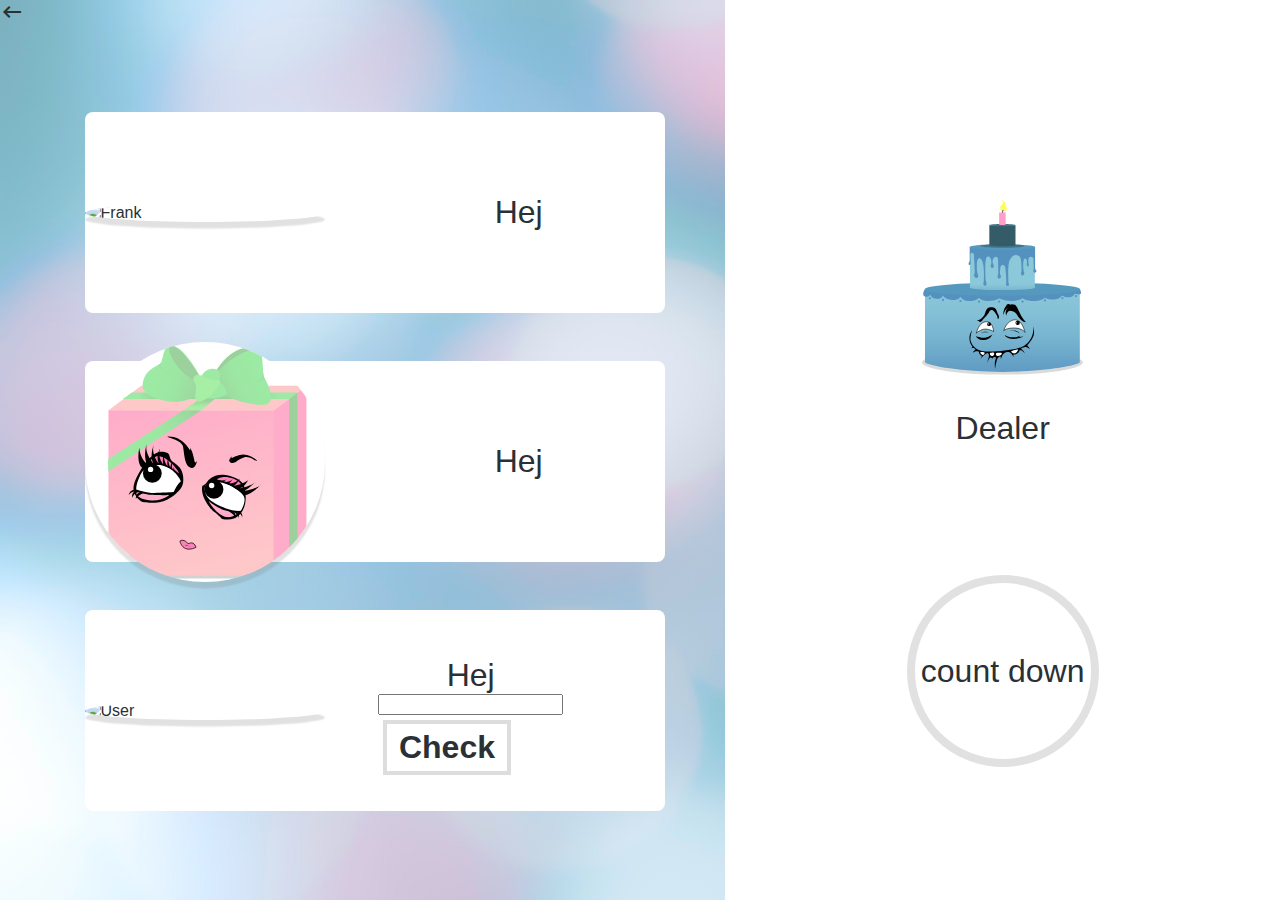
==== game.html @ a4ad2d46 "game page, flex" ====
<!DOCTYPE html>
<html lang="en">
  <head>
    <meta charset="UTF-8" />
    <meta name="viewport" content="width=device-width, initial-scale=1.0" />
    <link href="https://fonts.googleapis.com/icon?family=Material+Icons" rel="stylesheet"/>
    <link rel="stylesheet" href="./css/styles.css" />
    <link rel="stylesheet" href="./css/stats.css" />
    <link rel="stylesheet" href="./css/reusable.css" />
    <link rel="stylesheet" href="./css/game.css" />
    <script defer src="./javascript/app.js"></script>
    <script defer src="./javascript/game.js"></script>
    <title>Game</title>
  </head>

  <body class="flex">
    <main class="game-bg flex flex-2">
      <a class="back-arrow" href="index.html">
        <span class="material-icons">keyboard_backspace</span>
      </a>
      <div class="all-players-container flex column">
        <!-- Bot 1: Frank / Muffin -->
        <div class="player-container flex ycenter">
          <img class="player-image" src="./assets/bot1.svg" alt="Frank" />
          <div class="candy-container">
            <img id="bot-one-img" class="hide" src="./assets/candy-score.svg" alt="score"/>
            <!-- <img src="./assets/candy-score-empty.svg" alt="score">
                      <img src="./assets/candy-score-empty.svg" alt="score"> -->
          </div>
          <p id="bot-one-turn" class="bot-answer">Hej</p>
        </div>
        <!-- Bot 2: Lilly / Gift -->
        <div class="player-container flex ycenter">
          <img class="player-image" src="./assets/bot2.svg" alt="Lilly" />
          <div class="candy-container">
            <img id="bot-two-img" class="hide" src="./assets/candy-score.svg" alt="score"/>
            <!-- <img src="./assets/candy-score.svg" alt="score">
                      <img src="./assets/candy-score-empty.svg" alt="score"> -->
          </div>
          <p id="bot-two-turn" class="bot-answer">Hej</p>
        </div>
        <!-- User -->
        <div class="player-container flex ycenter space-between">
          <img class="player-image" src="./assets/player.svg" alt="User" />
          <div class="user-input-block flex space-between xcenter">
            <!-- Input field -->
            <div class="flex column ycenter space-between">
              <p id="user-turn">Hej</p>
              <form id="form">
                <input id="user-input" type="number" required />
                <input class="btn" id="user-value" type="submit" value="Check" />
              </form>
            </div>
          </div>
            <!-- User score -->
          <div class="flex candy-container">
            <img id="user-img" class="hide" src="./assets/candy-score.svg" alt="score"/>
            <!-- <img src="./assets/candy-score-empty.svg" alt="score">
                    <img src="./assets/candy-score-empty.svg" alt="score"> -->
          </div>
        </div>
        <div>
          <!-- Knappar -->
          <!--
          <button class="restart" id="restart-button">Restart</button>
          <button class="start" id="start-button">Start</button>
          <button class="play-again" id="playAgain-button">Play Again</button>
        </div>
        -->
      </div>
    </main>
    <aside class="flex flex-1 column ycenter">
      <!-- Dealer -->
      <img id="dealer" class="dealer-image" src="./assets/dealer.svg" alt="Dealer" />
      <!-- Dealer feedback -->
      <p id="higher-lower">Dealer</p>
      <div class="timer flex center">
        <p id="count-down">count down</p>
      </div>
    </aside>
  </body>
</html>
---- css/styles.css ----
* {
    box-sizing: border-box;
    margin: 0;
}

body {
    font-family: sans-serif;
    height: 100vh;
    color: var(--black-color);
}

.index-container {
    display: grid;
    grid-template-columns: 1fr 1fr;
    width: 70%;
    margin: auto;
}

main { 
    width: 100%;
    height: 100%;
}

aside {
    /* position: absolute;
    top: 3rem;
    right: 3rem; */
    display: flex;
    flex-direction: column;
    justify-content: center;
    align-items: center;
    width: 100%;
    padding: 0rem 6rem;
}

.description {
    font-size: 0.9rem;
}

.ballon-container:nth-child(1) {
    align-self: flex-end;
}

.ballon-container:nth-child(2) {
    align-self: flex-start;
}

.ballon-container:nth-child(3) {
    align-self: flex-end;
}

.ballon {
    height: 10rem;
    width: 10rem;
}

.balloon-red {
    height: 15rem;
}
---- css/stats.css ----
/* STATS */


/* Background */
.stats-bg {
    background-image: url(/assets/mainmenu-bg.jpg);
    background-size: cover;
}

.profile-container {
    background-color: white;
    margin: 5rem 1.5rem 0 1.5rem;
    border-radius: .5rem;
    box-shadow: .1rem .2rem rgba(128, 128, 128, 0.239);
}

/* Profile image */
.profile-image {
    width: 13rem;
    background-color: #fff;
    border-radius: 50%;
    margin-top: 2rem;
}

.image-frame-user {
    border: .8rem solid var(--green-color);
    box-shadow: 0 .3rem var(--dark-green-color);
}

.image-frame-bot1 {
    border: .8rem solid var(--yellow-color);
    box-shadow: 0 .3rem var(--dark-yellow-color);
}

.image-frame-bot2 {
    border: .8rem solid var(--blue-color);
    box-shadow: 0 .3rem var(--dark-blue-color);
}

/* Profile info 
   ul and li => reusable.css */ 
.profile-info {
    margin-top: 1rem;
}

.personality {
    margin-top: 1.5rem;
    margin-bottom: 2rem;
}

/* Line - Info divider */
.green-info-divider {
    width: 75%;
    border-bottom: .2rem solid var(--dark-green-color);
}

.yellow-info-divider {
    width: 75%;
    border-bottom: .2rem solid var(--dark-yellow-color);
}

.blue-info-divider {
    width: 75%;
    height: 1rem;
    border-bottom: .2rem solid var(--dark-blue-color);
}

/* Stats */
.stats-container {
    margin-top: 4rem;
    margin-bottom: 2rem;
}

.user-circle-diagram {
    width: 10rem;
    height: 10rem;
    border-radius: 50%;
    background-color: var(--dark-green-color);
    margin-bottom: 1rem;
}

.bot1-circle-diagram {
    width: 10rem;
    height: 10rem;
    border-radius: 50%;
    background-color: var(--dark-yellow-color);
    margin-bottom: 1rem;
}

.bot2-circle-diagram {
    width: 10rem;
    height: 10rem;
    border-radius: 50%;
    background-color: var(--dark-blue-color);
    margin-bottom: 1rem;
}
---- css/reusable.css ----
/* Reusable classes */
:root {
    --pink-color: #FEBDC9;
    --yellow-color: #FFFE8A;
    --blue-color: #8BC8DA;
    --green-color: #B4F3BB;

    --dark-pink-color: #FEACC9;
    --dark-yellow-color: #F8F65E;
    --dark-blue-color: #77B9DA;
    --dark-green-color: #9CD4A4;

    --black-color: #293036;
}

/* Flex */

.flex {
    display: flex;
}

.flex-1 {
    flex: 1;
}

.flex-2 {
    flex: 2;
}

.center {
    justify-content: center;
    align-items: center;
}

.xcenter {
    justify-content: center;
}

.ycenter {
    align-items: center;
}

.column {
    flex-direction: column;
}

.space-between {
    justify-content: space-between;
}

.space-around {
    justify-content: space-around;
}

.space-evenly {
    justify-content: space-evenly;
}

.yflex-end {
    align-items: flex-end;
}


/* List */
ul {
    list-style-type: disc;
}

li {
    margin: .5rem;
    font-size: 1.5rem;
}


/* Text */
.text-center {
    text-align: center;
}

a {
    text-decoration: none;
    color: var(--black-color);
}

h1 {
    font-size: 4rem;
    font-family: 'Radley', serif;
}

h2 {
    font-size: 2.5rem;
}

h3 {
    font-size: 1.5rem;
}


/* Whitespace */
.margin1 {
    margin: 1rem;
}

.padding1 {
    padding: 1rem;
}


/* Other */
.back-button {
    position: absolute;
    margin-top: 2rem;
    margin-left: 2rem;
}
---- css/game.css ----
/* GAME */


.game-bg {
    background-image: url(/assets/mainmenu-bg.jpg);
    object-fit: cover;
    background-repeat: no-repeat;
    height: 100vh;
}

.all-players-container {
    width: 80%;
    margin: 4rem auto 2rem auto;
}

.player-container {
    background-color: white;
    height: 25%;
    margin-top: 3rem;
    border-radius: .5rem;
}

/* Player image */
.player-image {
    background-color: white;
    border-radius: 50%;
    box-shadow: 0 .4rem .1rem rgba(128, 128, 128, 0.239);
    width: 15rem;
}

.add-border {
    border: 5px solid #FFF;
    box-shadow: 0 0 0 2px green;    
}

/* Dealer image */
.dealer-image {
    width: 50%;
    margin-top: 4rem;
    margin-bottom: 2rem;
}

/* Bot answer */
.bot-answer {
    margin: 0 auto;
}

.candy-container img {
    width: 3rem;
    height: 3rem;
}

.message {
    margin-bottom: .1rem;
    height: 3rem;
}

#bot-one-turn,
#bot-two-turn,
#higher-lower,
#user-turn,
#count-down {
    font-size: 2rem;
}

.timer {
    margin-top: 8rem;
    width: 12rem;
    height: 12rem;
    border-radius: 50%;
    border: .5rem solid rgba(128, 128, 128, 0.239);
}

/* Buttons */
.btn {
    border: none;
    background-color: var(--pink-color);
    color: #fff;
    font-size: 1.2rem;
    font-weight: bold;
    text-align: center;
    cursor: pointer;
    margin: .3rem;
    padding: 0.7rem 0rem;
    outline: none;
    width: 10rem;
    transition: all 300ms ease;
}

.btn a {
    color: #fff;
}

.btn:hover {
    opacity: .9;
    border-radius: 1.5rem;
    width: 12rem;
}

/* Input */
.user-input-block {
    margin-top: 1rem;
    padding: 1rem;
}

#user-value {
    background-color: #fff;
    color: var(--black-color);
    font-size: 2rem;
    width: 8rem;
    display: block;
    padding: 0.3rem;
    outline: none;
    border: 4px solid #ddd;
}

.border-input {
    border: 0.5rem solid var(--pink-color);
    outline: none;
}

/* Score, hide */
.hide {
    visibility: hidden;
}
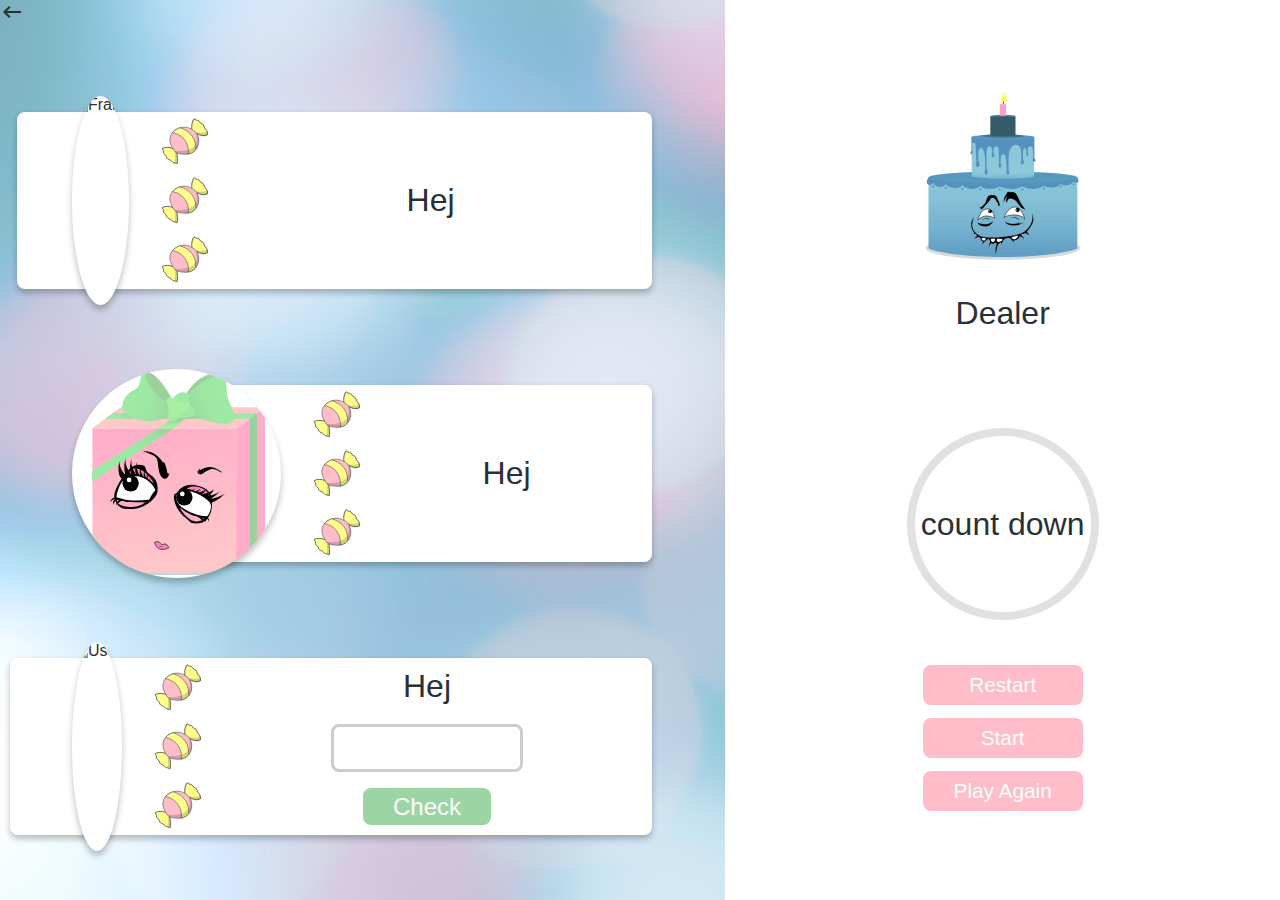
==== commit 0e8ec5e1: "Layout almost done. Need to remove one button (Restart/play again)." ====
--- a/game.html
+++ b/game.html
@@ -20,62 +20,72 @@
       </a>
       <div class="all-players-container flex column">
         <!-- Bot 1: Frank / Muffin -->
-        <div class="player-container flex ycenter">
-          <img class="player-image" src="./assets/bot1.svg" alt="Frank" />
-          <div class="candy-container">
-            <img id="bot-one-img" class="hide" src="./assets/candy-score.svg" alt="score"/>
-            <!-- <img src="./assets/candy-score-empty.svg" alt="score">
-                      <img src="./assets/candy-score-empty.svg" alt="score"> -->
+        <div class="player-container flex">
+          <img class="player-image" src="./assets/bot1.svg" alt="Frank"/>
+          <div class="white-container flex flex-1">
+            <div class="candy-container flex column">
+              <img id="bot-one-img" class="flex flex-1" src="./assets/candy-score.svg" alt="score"/>
+              <img id="bot-one-img" class="flex flex-1" src="./assets/candy-score.svg" alt="score"/>
+              <img id="bot-one-img" class="flex flex-1" src="./assets/candy-score.svg" alt="score"/>
+              <!-- <img src="./assets/candy-score-empty.svg" alt="score">
+                        <img src="./assets/candy-score-empty.svg" alt="score"> -->
+            </div>
+            <p id="bot-one-turn" class="flex flex-1 center">Hej</p>
           </div>
-          <p id="bot-one-turn" class="bot-answer">Hej</p>
         </div>
         <!-- Bot 2: Lilly / Gift -->
-        <div class="player-container flex ycenter">
-          <img class="player-image" src="./assets/bot2.svg" alt="Lilly" />
-          <div class="candy-container">
-            <img id="bot-two-img" class="hide" src="./assets/candy-score.svg" alt="score"/>
-            <!-- <img src="./assets/candy-score.svg" alt="score">
-                      <img src="./assets/candy-score-empty.svg" alt="score"> -->
+        <div class="player-container flex">
+          <img class="player-image" src="./assets/bot2.svg" alt="Lilly"/>
+          <div class="white-container flex flex-1">
+            <div class="candy-container flex column">
+              <img id="bot-two-img" class="flex flex-1" src="./assets/candy-score.svg" alt="score"/>
+              <img id="bot-two-img" class="flex flex-1" src="./assets/candy-score.svg" alt="score"/>
+              <img id="bot-two-img" class="flex flex-1" src="./assets/candy-score.svg" alt="score"/>
+              <!-- <img src="./assets/candy-score.svg" alt="score">
+                        <img src="./assets/candy-score-empty.svg" alt="score"> -->
+            </div>
+            <p id="bot-two-turn" class="flex flex-1 center">Hej</p>
           </div>
-          <p id="bot-two-turn" class="bot-answer">Hej</p>
         </div>
         <!-- User -->
-        <div class="player-container flex ycenter space-between">
-          <img class="player-image" src="./assets/player.svg" alt="User" />
-          <div class="user-input-block flex space-between xcenter">
+        <div class="player-container flex">
+          <img class="player-image" src="./assets/player.svg" alt="User"/>
+          <div class="white-container flex flex-1">
+            <div class="candy-container flex column">
+              <img id="user-img" class="flex flex-1" src="./assets/candy-score.svg" alt="score"/>
+              <img id="user-img" class="flex flex-1" src="./assets/candy-score.svg" alt="score"/>
+              <img id="user-img" class="flex flex-1" src="./assets/candy-score.svg" alt="score"/>
+              <!-- <img src="./assets/candy-score-empty.svg" alt="score">
+                      <img src="./assets/candy-score-empty.svg" alt="score"> -->
+            </div>
             <!-- Input field -->
-            <div class="flex column ycenter space-between">
+            <div class="flex flex-1 column ycenter space-around">
               <p id="user-turn">Hej</p>
-              <form id="form">
-                <input id="user-input" type="number" required />
-                <input class="btn" id="user-value" type="submit" value="Check" />
+              <form id="form" class="flex column ycenter">
+                <input id="user-input" class="input-field" type="number" required />
+                <input id="user-value" class="submit-button" type="submit" value="Check" />
               </form>
             </div>
           </div>
-            <!-- User score -->
-          <div class="flex candy-container">
-            <img id="user-img" class="hide" src="./assets/candy-score.svg" alt="score"/>
-            <!-- <img src="./assets/candy-score-empty.svg" alt="score">
-                    <img src="./assets/candy-score-empty.svg" alt="score"> -->
-          </div>
         </div>
-        <div>
-          <!-- Knappar -->
-          <!--
-          <button class="restart" id="restart-button">Restart</button>
-          <button class="start" id="start-button">Start</button>
-          <button class="play-again" id="playAgain-button">Play Again</button>
-        </div>
-        -->
       </div>
     </main>
-    <aside class="flex flex-1 column ycenter">
-      <!-- Dealer -->
-      <img id="dealer" class="dealer-image" src="./assets/dealer.svg" alt="Dealer" />
-      <!-- Dealer feedback -->
-      <p id="higher-lower">Dealer</p>
-      <div class="timer flex center">
-        <p id="count-down">count down</p>
+    <aside class="flex flex-1 ycenter">
+      <div class="aside-container flex center column">
+        <!-- Dealer -->
+        <img id="dealer" class="dealer-image" src="./assets/dealer.svg" alt="Dealer" />
+        <!-- Dealer feedback -->
+        <p id="higher-lower">Dealer</p>
+        <div class="timer flex center">
+          <p id="count-down">count down</p>
+        </div>
+        <!-- Knappar -->
+        <div class="flex ycenter column">
+          <button id="restart-button" class="game-menu-button">Restart</button>
+          <button id="start-button" class="game-menu-button">Start</button>
+          <button id="playAgain-button" class="game-menu-button">Play Again</button>
+        </div>
+        
       </div>
     </aside>
   </body>
--- a/css/game.css
+++ b/css/game.css
@@ -8,53 +8,135 @@
     height: 100vh;
 }
 
+/* Layout players */
 .all-players-container {
     width: 80%;
-    margin: 4rem auto 2rem auto;
+    margin: 2rem auto 2rem 3rem;
 }
 
 .player-container {
+    height: 25%;
+    margin-top: 4rem;
+}
+
+.white-container {
     background-color: white;
-    height: 25%;
-    margin-top: 3rem;
+    margin: 1rem 0 1rem -7rem;
     border-radius: .5rem;
+    box-shadow: 0 .2rem .4rem rgba(0, 0, 0, 0.25);
 }
 
 /* Player image */
 .player-image {
     background-color: white;
     border-radius: 50%;
-    box-shadow: 0 .4rem .1rem rgba(128, 128, 128, 0.239);
-    width: 15rem;
+    box-shadow: 0 .3rem .4rem rgba(0, 0, 0, 0.25);
+    height: 100%;
+    z-index: 100;
 }
 
 .add-border {
-    border: 5px solid #FFF;
-    box-shadow: 0 0 0 2px green;    
+    box-shadow: 0 0 0 .8rem var(--dark-green-color);   
 }
 
 /* Dealer image */
 .dealer-image {
-    width: 50%;
-    margin-top: 4rem;
+    width: 60%;
     margin-bottom: 2rem;
 }
 
-/* Bot answer */
-.bot-answer {
-    margin: 0 auto;
+/* Score */
+.candy-container img {
+    margin-left: 9rem;
+    width: 3rem;
 }
 
-.candy-container img {
-    width: 3rem;
-    height: 3rem;
+.hide {
+    visibility: hidden;
 }
 
-.message {
-    margin-bottom: .1rem;
-    height: 3rem;
+/* Buttons */
+.submit-button {
+    width: 8rem;
+    padding: .3rem 0;
+    margin-top: 1rem;
+    border-radius: .5rem;
+    font-size: 1.5rem;
+    color: white;
+    background-color: var(--dark-green-color);
+    outline: none;
+    border: none;
+    cursor: pointer;
+    transition: .2s ease-in-out;
 }
 
+.submit-button:hover {
+    width: 10rem;
+}
+
+.game-menu-button {
+    width: 10rem;
+    background-color: var(--pink-color);
+    color: #fff;
+    font-size: 1.3rem;
+    margin-top: .8rem;
+    padding: 0.5rem 0;
+    border-radius: .5rem;
+    border: none;
+    outline: none;
+    cursor: pointer;
+    transition: .2s ease-in-out;
+}
+
+.game-menu-button:hover {
+    width: 12rem;
+}
+
+/* User input */
+.input-field {
+    outline: none;
+    width: 12rem;
+    height: 3rem;
+    padding: .3rem 0 .3rem .2rem;
+    font-size: 1.5rem;
+    text-align: center;
+    border: .2rem solid rgb(204, 204, 204);
+    border-radius: .5rem; 
+
+}
+
+.border-input {
+    outline: none;
+    width: 12rem;
+    height: 3rem;
+    font-size: 1.5rem;
+    text-align: center;
+    padding: .3rem 0 .3rem .2rem;
+    border: .2rem solid var(--pink-color);
+    border-radius: .5rem;  
+}
+
+/* Removes arrows (outer-/inner-spin buttons) from input field */
+input[type="number"]::-webkit-outer-spin-button,
+input[type="number"]::-webkit-inner-spin-button {
+    -webkit-appearance: none;
+    margin: 0;
+}
+input[type="number"] {
+    -moz-appearance: textfield;
+}
+
+/* Timer */
+.timer {
+    margin-top: 6rem;
+    margin-bottom: 2rem;
+    width: 12rem;
+    height: 12rem;
+    border-radius: 50%;
+    border: .5rem solid rgba(128, 128, 128, 0.239);
+}
+
+/* Text size */
 #bot-one-turn,
 #bot-two-turn,
 #higher-lower,
@@ -63,63 +145,7 @@
     font-size: 2rem;
 }
 
-.timer {
-    margin-top: 8rem;
-    width: 12rem;
-    height: 12rem;
-    border-radius: 50%;
-    border: .5rem solid rgba(128, 128, 128, 0.239);
+.aside-container {
+    width: 80%;
+    margin: 2rem auto 2rem auto;
 }
-
-/* Buttons */
-.btn {
-    border: none;
-    background-color: var(--pink-color);
-    color: #fff;
-    font-size: 1.2rem;
-    font-weight: bold;
-    text-align: center;
-    cursor: pointer;
-    margin: .3rem;
-    padding: 0.7rem 0rem;
-    outline: none;
-    width: 10rem;
-    transition: all 300ms ease;
-}
-
-.btn a {
-    color: #fff;
-}
-
-.btn:hover {
-    opacity: .9;
-    border-radius: 1.5rem;
-    width: 12rem;
-}
-
-/* Input */
-.user-input-block {
-    margin-top: 1rem;
-    padding: 1rem;
-}
-
-#user-value {
-    background-color: #fff;
-    color: var(--black-color);
-    font-size: 2rem;
-    width: 8rem;
-    display: block;
-    padding: 0.3rem;
-    outline: none;
-    border: 4px solid #ddd;
-}
-
-.border-input {
-    border: 0.5rem solid var(--pink-color);
-    outline: none;
-}
-
-/* Score, hide */
-.hide {
-    visibility: hidden;
-}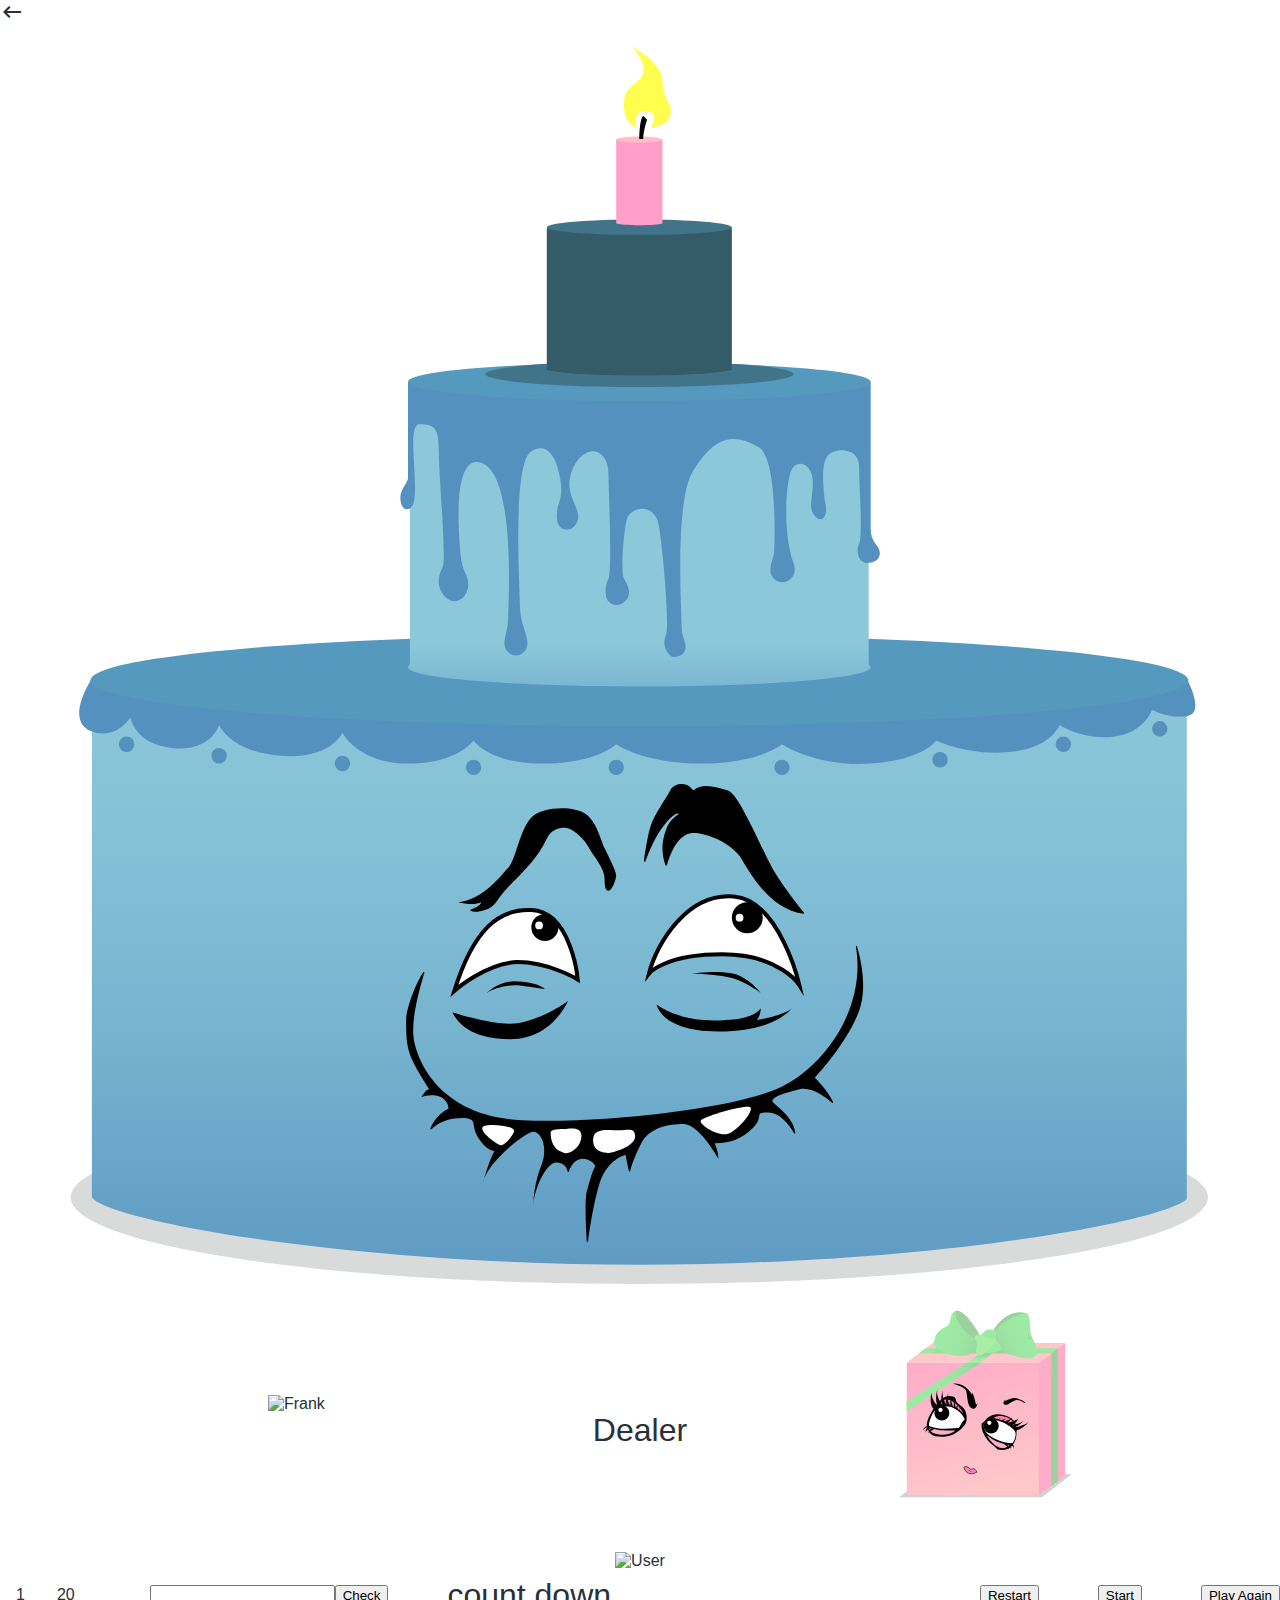
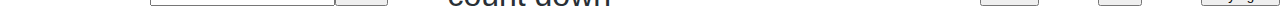
==== commit 6e787c5a: "Fixed problems with eventlisteners of null + clean code" ====
--- a/game.html
+++ b/game.html
@@ -3,90 +3,121 @@
   <head>
     <meta charset="UTF-8" />
     <meta name="viewport" content="width=device-width, initial-scale=1.0" />
-    <link href="https://fonts.googleapis.com/icon?family=Material+Icons" rel="stylesheet"/>
+    <link
+      href="https://fonts.googleapis.com/icon?family=Material+Icons"
+      rel="stylesheet"
+    />
     <link rel="stylesheet" href="./css/styles.css" />
     <link rel="stylesheet" href="./css/stats.css" />
     <link rel="stylesheet" href="./css/reusable.css" />
     <link rel="stylesheet" href="./css/game.css" />
-    <script defer src="./javascript/app.js"></script>
     <script defer src="./javascript/game.js"></script>
     <title>Game</title>
   </head>
 
-  <body class="flex">
-    <main class="game-bg flex flex-2">
-      <a class="back-arrow" href="index.html">
-        <span class="material-icons">keyboard_backspace</span>
-      </a>
-      <div class="all-players-container flex column">
-        <!-- Bot 1: Frank / Muffin -->
-        <div class="player-container flex">
-          <img class="player-image" src="./assets/bot1.svg" alt="Frank"/>
-          <div class="white-container flex flex-1">
-            <div class="candy-container flex column">
-              <img id="bot-one-img" class="flex flex-1" src="./assets/candy-score.svg" alt="score"/>
-              <img id="bot-one-img" class="flex flex-1" src="./assets/candy-score.svg" alt="score"/>
-              <img id="bot-one-img" class="flex flex-1" src="./assets/candy-score.svg" alt="score"/>
+  <body>
+    <main class="page-padding">
+      <div class="flex flex-1">
+        <a class="back-arrow" href="index.html">
+          <span class="material-icons">keyboard_backspace</span>
+        </a>
+      </div>
+      <section>
+        <!-- Dealer -->
+        <div class="flex center ycenter column">
+          <img id="dealer" src="./assets/dealer.svg" alt="Dealer" />
+        </div>
+        <div class="flex center space-evenly">
+          <!-- Bot 1: Frank / Muffin -->
+          <div class="flex column center ycenter">
+            <p id="bot-one-turn"></p>
+            <img id="bot-one-img" src="./assets/bot1.svg" alt="Frank" />
+            <div class="candy-container">
+              <img
+                src="./assets/candy-score.svg"
+                id="bot-one-img"
+                class="hide"
+                alt="score"
+              />
               <!-- <img src="./assets/candy-score-empty.svg" alt="score">
                         <img src="./assets/candy-score-empty.svg" alt="score"> -->
             </div>
-            <p id="bot-one-turn" class="flex flex-1 center">Hej</p>
           </div>
-        </div>
-        <!-- Bot 2: Lilly / Gift -->
-        <div class="player-container flex">
-          <img class="player-image" src="./assets/bot2.svg" alt="Lilly"/>
-          <div class="white-container flex flex-1">
-            <div class="candy-container flex column">
-              <img id="bot-two-img" class="flex flex-1" src="./assets/candy-score.svg" alt="score"/>
-              <img id="bot-two-img" class="flex flex-1" src="./assets/candy-score.svg" alt="score"/>
-              <img id="bot-two-img" class="flex flex-1" src="./assets/candy-score.svg" alt="score"/>
+          <p id="higher-lower">Dealer</p>
+
+          <!-- Bot 2: Lilly / Gift -->
+          <div class="flex column center ycenter">
+            <p id="bot-two-turn"></p>
+            <img id="bot-two-img" src="./assets/bot2.svg" alt="Lilly" />
+            <div class="candy-container">
+              <img
+                src="./assets/candy-score.svg"
+                id="bot-two-img"
+                class="hide"
+                alt="score"
+              />
               <!-- <img src="./assets/candy-score.svg" alt="score">
                         <img src="./assets/candy-score-empty.svg" alt="score"> -->
             </div>
-            <p id="bot-two-turn" class="flex flex-1 center">Hej</p>
           </div>
         </div>
         <!-- User -->
-        <div class="player-container flex">
-          <img class="player-image" src="./assets/player.svg" alt="User"/>
-          <div class="white-container flex flex-1">
-            <div class="candy-container flex column">
-              <img id="user-img" class="flex flex-1" src="./assets/candy-score.svg" alt="score"/>
-              <img id="user-img" class="flex flex-1" src="./assets/candy-score.svg" alt="score"/>
-              <img id="user-img" class="flex flex-1" src="./assets/candy-score.svg" alt="score"/>
-              <!-- <img src="./assets/candy-score-empty.svg" alt="score">
-                      <img src="./assets/candy-score-empty.svg" alt="score"> -->
-            </div>
-            <!-- Input field -->
-            <div class="flex flex-1 column ycenter space-around">
-              <p id="user-turn">Hej</p>
-              <form id="form" class="flex column ycenter">
-                <input id="user-input" class="input-field" type="number" required />
-                <input id="user-value" class="submit-button" type="submit" value="Check" />
-              </form>
-            </div>
+        <div class="flex column center ycenter">
+            <p id="user-turn"></p>
+          <img id="player-img" src="./assets/player.svg" alt="User" />
+        </div>
+        <!-- User block -->
+        <div class="user-input-block flex space-between center">
+          <!-- Illustration of possible numbers -->
+          <div class="flex center ycenter">
+            <p class="margin1">1</p>
+            <div class="small-rect"></div>
+            <div class="small-rect"></div>
+            <div class="small-rect"></div>
+            <div class="small-rect add-white-bg"></div>
+            <div class="small-rect-I add-white-bg"></div>
+            <div class="small-rect add-white-bg"></div>
+            <div class="small-rect add-white-bg"></div>
+            <div class="small-rect"></div>
+            <div class="small-rect"></div>
+            <div class="small-rect-I"></div>
+            <div class="small-rect"></div>
+            <div class="small-rect"></div>
+            <div class="small-rect"></div>
+            <div class="small-rect"></div>
+            <div class="small-rect-I"></div>
+            <div class="small-rect"></div>
+            <div class="small-rect"></div>
+            <div class="small-rect"></div>
+            <div class="small-rect"></div>
+            <div class="small-rect"></div>
+            <p class="margin1">20</p>
           </div>
+          <!-- Input field -->
+          <form id="form" class="flex center ycenter">
+            <input id="user-input" type="number" required />
+            <input class="btn" id="user-value" type="submit" value="Check" />
+          </form>
+          <p id="count-down">count down</p>
+          <!-- Flytta till ovanför dealern -->
+          <p class="message" id="number-of-guesses"></p>
+          <!-- Flytta till ovanför dealern -->
+          <!-- User score -->
+          <div class="flex candy-container">
+            <img
+              src="./assets/candy-score.svg"
+              id="user-img"
+              class="hide"
+              alt="score"
+            />
+            <!-- <img src="./assets/candy-score-empty.svg" alt="score">
+                    <img src="./assets/candy-score-empty.svg" alt="score"> -->
+          </div>
+          <button class="restart" id="restart-button">Restart</button>
+          <button class="start" id="start-button">Start</button>
+          <button class="play-again" id="playAgain-button">Play Again</button>
         </div>
-      </div>
+      </section>
     </main>
-    <aside class="flex flex-1 ycenter">
-      <div class="aside-container flex center column">
-        <!-- Dealer -->
-        <img id="dealer" class="dealer-image" src="./assets/dealer.svg" alt="Dealer" />
-        <!-- Dealer feedback -->
-        <p id="higher-lower">Dealer</p>
-        <div class="timer flex center">
-          <p id="count-down">count down</p>
-        </div>
-        <!-- Knappar -->
-        <div class="flex ycenter column">
-          <button id="restart-button" class="game-menu-button">Restart</button>
-          <button id="start-button" class="game-menu-button">Start</button>
-          <button id="playAgain-button" class="game-menu-button">Play Again</button>
-        </div>
-        
-      </div>
-    </aside>
   </body>
 </html>
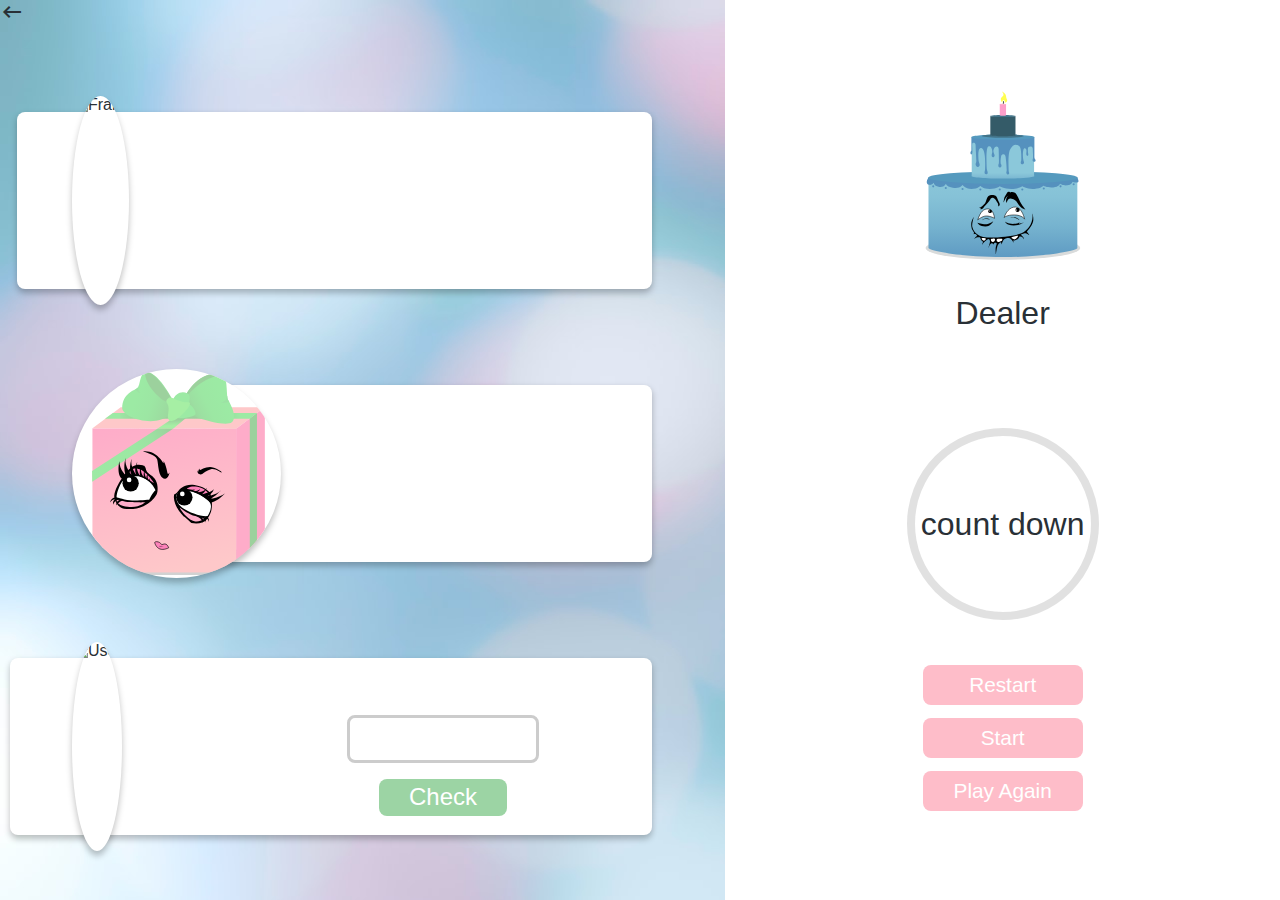
==== commit 0b515a99: "final changes" ====
--- a/game.html
+++ b/game.html
@@ -3,121 +3,84 @@
   <head>
     <meta charset="UTF-8" />
     <meta name="viewport" content="width=device-width, initial-scale=1.0" />
-    <link
-      href="https://fonts.googleapis.com/icon?family=Material+Icons"
-      rel="stylesheet"
-    />
+    <link href="https://fonts.googleapis.com/icon?family=Material+Icons" rel="stylesheet"/>
     <link rel="stylesheet" href="./css/styles.css" />
     <link rel="stylesheet" href="./css/stats.css" />
     <link rel="stylesheet" href="./css/reusable.css" />
     <link rel="stylesheet" href="./css/game.css" />
+    <script defer src="./javascript/app.js"></script>
     <script defer src="./javascript/game.js"></script>
     <title>Game</title>
   </head>
 
-  <body>
-    <main class="page-padding">
-      <div class="flex flex-1">
-        <a class="back-arrow" href="index.html">
-          <span class="material-icons">keyboard_backspace</span>
-        </a>
-      </div>
-      <section>
-        <!-- Dealer -->
-        <div class="flex center ycenter column">
-          <img id="dealer" src="./assets/dealer.svg" alt="Dealer" />
-        </div>
-        <div class="flex center space-evenly">
-          <!-- Bot 1: Frank / Muffin -->
-          <div class="flex column center ycenter">
-            <p id="bot-one-turn"></p>
-            <img id="bot-one-img" src="./assets/bot1.svg" alt="Frank" />
-            <div class="candy-container">
-              <img
-                src="./assets/candy-score.svg"
-                id="bot-one-img"
-                class="hide"
-                alt="score"
-              />
+  <body class="flex">
+    <main class="game-bg flex flex-2">
+      <a class="back-arrow" href="index.html">
+        <span class="material-icons">keyboard_backspace</span>
+      </a>
+      <div class="all-players-container flex column">
+        <!-- Bot 1: Frank / Muffin -->
+        <div class="player-container flex">
+          <img class="player-image" src="./assets/bot1.svg" alt="Frank"/>
+          <div class="white-container flex flex-1">
+            <div class="candy-container flex">
+              <img id="bot-one-img" class="hide flex flex-1" src="./assets/candy-score.svg" alt="score"/>
               <!-- <img src="./assets/candy-score-empty.svg" alt="score">
                         <img src="./assets/candy-score-empty.svg" alt="score"> -->
             </div>
+            <p id="bot-one-turn" class="flex flex-1 center"></p>
           </div>
-          <p id="higher-lower">Dealer</p>
-
-          <!-- Bot 2: Lilly / Gift -->
-          <div class="flex column center ycenter">
-            <p id="bot-two-turn"></p>
-            <img id="bot-two-img" src="./assets/bot2.svg" alt="Lilly" />
-            <div class="candy-container">
-              <img
-                src="./assets/candy-score.svg"
-                id="bot-two-img"
-                class="hide"
-                alt="score"
-              />
+        </div>
+        <!-- Bot 2: Lilly / Gift -->
+        <div class="player-container flex">
+          <img class="player-image" src="./assets/bot2.svg" alt="Lilly"/>
+          <div class="white-container flex flex-1">
+            <div class="candy-container flex">
+              <img id="bot-two-img" class="hide flex flex-1" src="./assets/candy-score.svg" alt="score"/>
               <!-- <img src="./assets/candy-score.svg" alt="score">
                         <img src="./assets/candy-score-empty.svg" alt="score"> -->
             </div>
+            <p id="bot-two-turn" class="flex flex-1 center"></p>
           </div>
         </div>
         <!-- User -->
-        <div class="flex column center ycenter">
-            <p id="user-turn"></p>
-          <img id="player-img" src="./assets/player.svg" alt="User" />
+        <div class="player-container flex">
+          <img class="player-image" src="./assets/player.svg" alt="User"/>
+          <div class="white-container flex flex-1">
+            <div class="candy-container flex">
+              <img id="user-img" class="hide flex flex-1" src="./assets/candy-score.svg" alt="score"/>
+              <!-- <img src="./assets/candy-score-empty.svg" alt="score">
+                      <img src="./assets/candy-score-empty.svg" alt="score"> -->
+            </div>
+            <!-- Input field -->
+            <div class="flex flex-1 column ycenter space-around">
+              <p id="user-turn"></p>
+              <form id="form" class="flex column ycenter">
+                <input id="user-input" class="input-field" type="number" required />
+                <input id="user-value" class="submit-button" type="submit" value="Check" />
+              </form>
+            </div>
+          </div>
         </div>
-        <!-- User block -->
-        <div class="user-input-block flex space-between center">
-          <!-- Illustration of possible numbers -->
-          <div class="flex center ycenter">
-            <p class="margin1">1</p>
-            <div class="small-rect"></div>
-            <div class="small-rect"></div>
-            <div class="small-rect"></div>
-            <div class="small-rect add-white-bg"></div>
-            <div class="small-rect-I add-white-bg"></div>
-            <div class="small-rect add-white-bg"></div>
-            <div class="small-rect add-white-bg"></div>
-            <div class="small-rect"></div>
-            <div class="small-rect"></div>
-            <div class="small-rect-I"></div>
-            <div class="small-rect"></div>
-            <div class="small-rect"></div>
-            <div class="small-rect"></div>
-            <div class="small-rect"></div>
-            <div class="small-rect-I"></div>
-            <div class="small-rect"></div>
-            <div class="small-rect"></div>
-            <div class="small-rect"></div>
-            <div class="small-rect"></div>
-            <div class="small-rect"></div>
-            <p class="margin1">20</p>
-          </div>
-          <!-- Input field -->
-          <form id="form" class="flex center ycenter">
-            <input id="user-input" type="number" required />
-            <input class="btn" id="user-value" type="submit" value="Check" />
-          </form>
+      </div>
+    </main>
+    <aside class="flex flex-1 ycenter">
+      <div class="aside-container flex center column">
+        <!-- Dealer -->
+        <img id="dealer" class="dealer-image" src="./assets/dealer.svg" alt="Dealer" />
+        <!-- Dealer feedback -->
+        <p id="higher-lower">Dealer</p>
+        <div class="timer flex center">
           <p id="count-down">count down</p>
-          <!-- Flytta till ovanför dealern -->
-          <p class="message" id="number-of-guesses"></p>
-          <!-- Flytta till ovanför dealern -->
-          <!-- User score -->
-          <div class="flex candy-container">
-            <img
-              src="./assets/candy-score.svg"
-              id="user-img"
-              class="hide"
-              alt="score"
-            />
-            <!-- <img src="./assets/candy-score-empty.svg" alt="score">
-                    <img src="./assets/candy-score-empty.svg" alt="score"> -->
-          </div>
-          <button class="restart" id="restart-button">Restart</button>
-          <button class="start" id="start-button">Start</button>
-          <button class="play-again" id="playAgain-button">Play Again</button>
         </div>
-      </section>
-    </main>
+        <!-- Knappar -->
+        <div class="flex ycenter column">
+          <button id="restart-button" class="game-menu-button">Restart</button>
+          <button id="start-button" class="game-menu-button">Start</button>
+          <button id="playAgain-button" class="game-menu-button">Play Again</button>
+        </div>
+        
+      </div>
+    </aside>
   </body>
 </html>
--- a/css/game.css
+++ b/css/game.css
@@ -48,7 +48,7 @@
 /* Score */
 .candy-container img {
     margin-left: 9rem;
-    width: 3rem;
+    width: 5rem;
 }
 
 .hide {
@@ -92,7 +92,7 @@
     width: 12rem;
 }
 
-/* User input */
+/* User input - Kan ta bort input-field klassen när input endast visas när det är spelarens tur */
 .input-field {
     outline: none;
     width: 12rem;
@@ -102,7 +102,6 @@
     text-align: center;
     border: .2rem solid rgb(204, 204, 204);
     border-radius: .5rem; 
-
 }
 
 .border-input {
@@ -122,6 +121,7 @@
     -webkit-appearance: none;
     margin: 0;
 }
+
 input[type="number"] {
     -moz-appearance: textfield;
 }
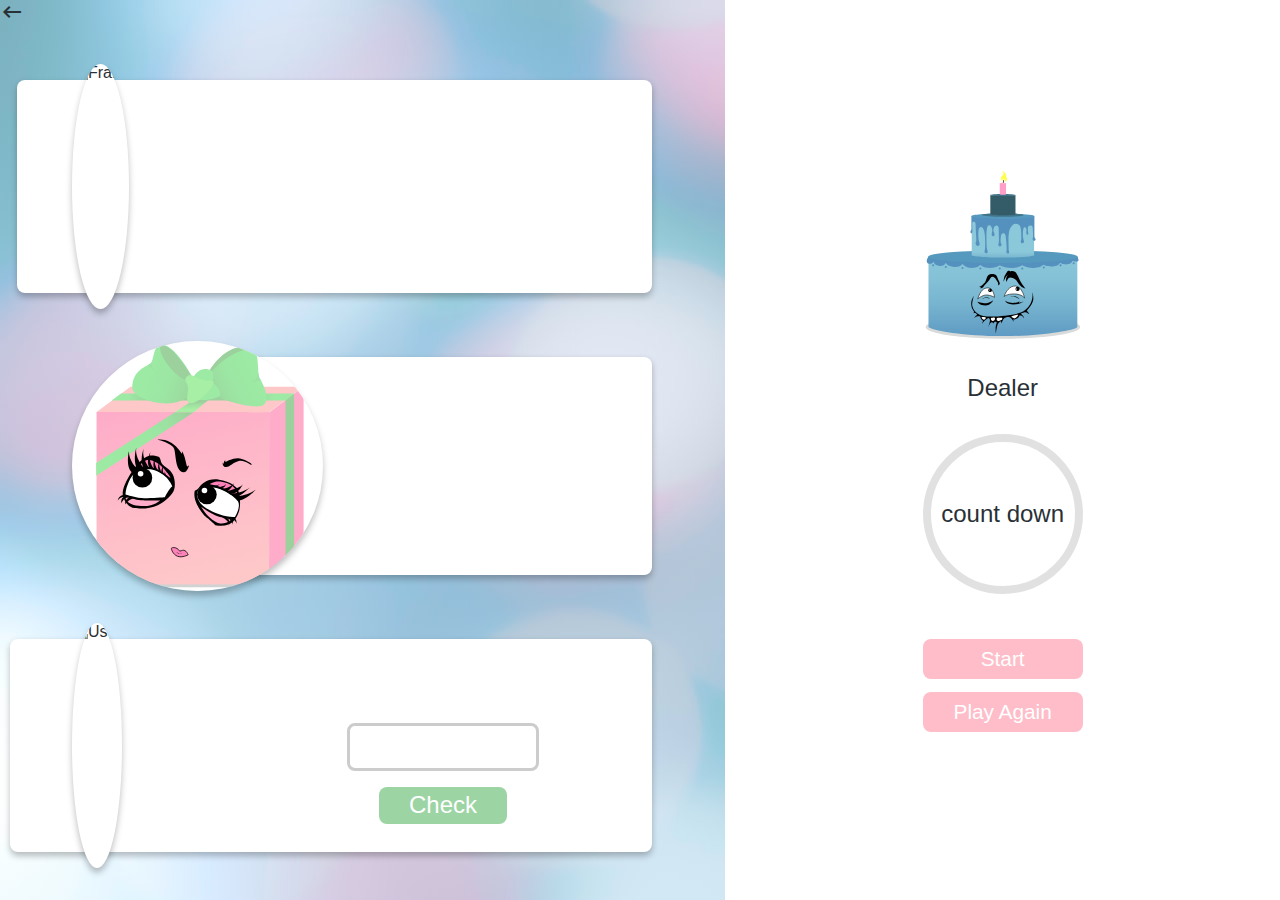
==== commit c76b446f: "Optimise size in gameplay" ====
--- a/game.html
+++ b/game.html
@@ -8,7 +8,6 @@
     <link rel="stylesheet" href="./css/stats.css" />
     <link rel="stylesheet" href="./css/reusable.css" />
     <link rel="stylesheet" href="./css/game.css" />
-    <script defer src="./javascript/app.js"></script>
     <script defer src="./javascript/game.js"></script>
     <title>Game</title>
   </head>
@@ -75,7 +74,6 @@
         </div>
         <!-- Knappar -->
         <div class="flex ycenter column">
-          <button id="restart-button" class="game-menu-button">Restart</button>
           <button id="start-button" class="game-menu-button">Start</button>
           <button id="playAgain-button" class="game-menu-button">Play Again</button>
         </div>
--- a/css/game.css
+++ b/css/game.css
@@ -1,5 +1,4 @@
 /* GAME */
-
 
 .game-bg {
     background-image: url(/assets/mainmenu-bg.jpg);
@@ -15,8 +14,8 @@
 }
 
 .player-container {
-    height: 25%;
-    margin-top: 4rem;
+    height: 30%;
+    margin-top: 2rem;
 }
 
 .white-container {
@@ -128,24 +127,25 @@
 
 /* Timer */
 .timer {
-    margin-top: 6rem;
+    margin-top: 2rem;
     margin-bottom: 2rem;
-    width: 12rem;
-    height: 12rem;
+    width: 10rem;
+    height: 10rem;
     border-radius: 50%;
     border: .5rem solid rgba(128, 128, 128, 0.239);
 }
 
 /* Text size */
+#higher-lower,
 #bot-one-turn,
 #bot-two-turn,
-#higher-lower,
 #user-turn,
 #count-down {
-    font-size: 2rem;
+    font-size: 1.5rem;
 }
 
 .aside-container {
+    /* height: 100vh; */
     width: 80%;
-    margin: 2rem auto 2rem auto;
+    margin: auto;
 }
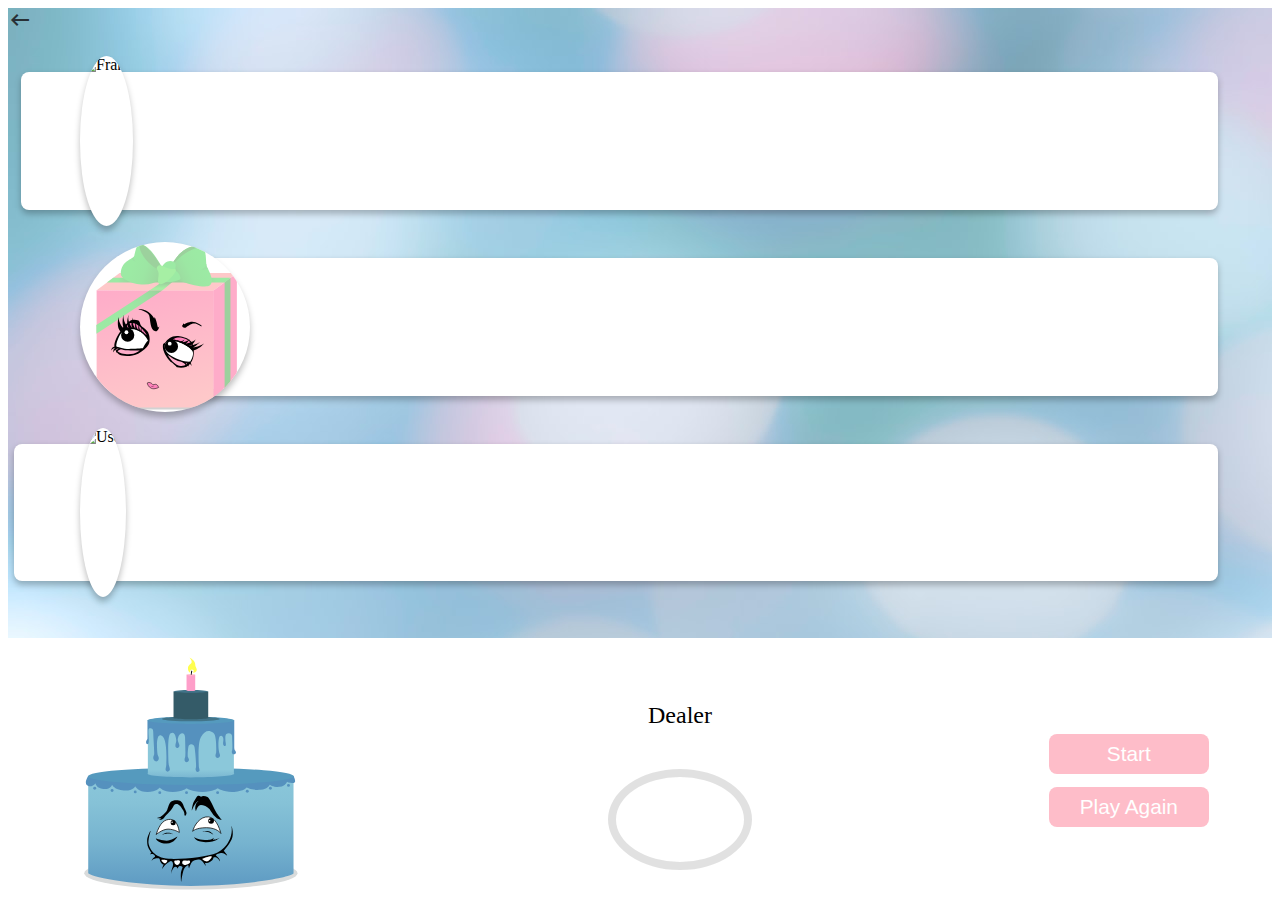
==== commit 6b2e79d9: "Merge branch 'main' into optimize-bots-guesses" ====
--- a/game.html
+++ b/game.html
@@ -8,11 +8,13 @@
     <link rel="stylesheet" href="./css/stats.css" />
     <link rel="stylesheet" href="./css/reusable.css" />
     <link rel="stylesheet" href="./css/game.css" />
+    <link rel="stylesheet" href="./css/tablet.css">
+    <link rel="stylesheet" href="./css/mobile.css">
     <script defer src="./javascript/game.js"></script>
     <title>Game</title>
   </head>
 
-  <body class="flex">
+  <body class="responsive-layout-game">
     <main class="game-bg flex flex-2">
       <a class="back-arrow" href="index.html">
         <span class="material-icons">keyboard_backspace</span>
@@ -54,7 +56,7 @@
             <!-- Input field -->
             <div class="flex flex-1 column ycenter space-around">
               <p id="user-turn"></p>
-              <form id="form" class="flex column ycenter">
+              <form id="form" class="flex column ycenter hide-form">
                 <input id="user-input" class="input-field" type="number" required />
                 <input id="user-value" class="submit-button" type="submit" value="Check" />
               </form>
@@ -68,16 +70,19 @@
         <!-- Dealer -->
         <img id="dealer" class="dealer-image" src="./assets/dealer.svg" alt="Dealer" />
         <!-- Dealer feedback -->
-        <p id="higher-lower">Dealer</p>
-        <div class="timer flex center">
-          <p id="count-down">count down</p>
+
+        <div class="dealer-feedback flex ycenter column">
+          <p id="higher-lower">Dealer</p>
+          <div class="timer flex center">
+            <p id="count-down"></p>
+          </div>
+
         </div>
         <!-- Knappar -->
-        <div class="flex ycenter column">
+        <div class="game-buttons-container flex ycenter column">
           <button id="start-button" class="game-menu-button">Start</button>
           <button id="playAgain-button" class="game-menu-button">Play Again</button>
-        </div>
-        
+        </div> 
       </div>
     </aside>
   </body>
--- a/css/styles.css
+++ b/css/styles.css
@@ -1,59 +1,204 @@
-* {
-    box-sizing: border-box;
-    margin: 0;
-}
-
-body {
-    font-family: sans-serif;
+/* index CSS */
+
+/* MAIN */
+.logo-small{
+    margin-top: 2.5rem;
+    width: 55%;
+}
+
+/* .grey-info-divider => reusable.css */
+
+/* How to play icon */
+.how-to-play-icon span {
+    cursor: pointer;
+    color: var(--black-color);
+    font-size: 2.5rem;
+    transition: .3s ease;
+}
+
+.how-to-play-icon span:hover {
+    color:  #4C545B;
+}
+
+/* Menu buttons */
+.menu-buttons-container {
+    width: 80%;
+    position: fixed;
+    bottom: 2rem;
+}
+
+.menu-button {
+    margin-top: 1.2rem;
+    border: none;
+    border-radius: .3rem;
+    font-size: 1.5rem;
+    text-align: center;
+    color: white;
+    transition: .3s ease;
+}
+
+/* Start button */
+.primary-button {
+    padding: .8rem;
+    min-width: 30%;
+    background-color: var(--dark-blue-color);
+}
+
+.primary-button:hover {
+    width: 35%;
+    background-color: var(--blue-color);
+}
+
+/* Stats button */
+.secondary-button {
+    padding: .5rem;
+    min-width: 20%;
+    background-color: var(--dark-pink-color);
+}
+
+.secondary-button:hover {
+    width: 25%;
+    background-color: var(--pink-color);
+}
+
+/* Sign out button */
+.sign-out-button {
+    min-width: 20%;
+    margin-top: 5rem;
+    padding: .2rem;
+    background-color: white;
+    border: .2rem solid var(--black-color);
+    color: var(--black-color);
+    font-size: 1.2rem;
+}
+
+.sign-out-button:hover {
+    background-color: var(--black-color);
+    color: white;
+}
+
+
+/* ASIDE */
+
+/* Background image */
+.main-menu-bg {
+    background-image: url(/assets/mainmenu-bg.jpg);
     height: 100vh;
-    color: var(--black-color);
-}
-
-.index-container {
-    display: grid;
-    grid-template-columns: 1fr 1fr;
+    background-size: cover;
+    background-position: center;
+}
+
+.balloon-container {
+    position: relative;
+    width: 90%;
+}
+
+/* First place */
+.first-place {
+    position: absolute;
+    top: 10%;
+    left: 15%;
+    width: 40%;
+}
+
+.first-place-image {
+    position: absolute;
+    top: 13%;
+    left: 13%;
+    width: 80%;
+    border-radius: 50%;
+    background-color: white;
+    box-shadow: .3rem .2rem #FEACC9;
+}
+
+.first-place-number {
+    z-index: 1;
+    font-family: 'Noto Sans HK', sans-serif;
+    font-size: 3.5rem;
+    position: absolute;
+    top: -5%;
+    left: 0;
+    color: var(--black-color);
+    /* color: gold;
+    text-shadow: 2px 3px 1px var(--black-color); */
+}
+
+.second-place-number {
+    z-index: 1;
+    font-family: 'Noto Sans HK', sans-serif;
+    font-size: 3rem;
+    position: absolute;
+    top: -10%;
+    right: 0;
+    color: var(--black-color);
+    /* color: silver;
+    text-shadow: 2px 3px 1px var(--black-color); */
+}
+
+.third-place-number {
+    z-index: 1;
+    font-family: 'Noto Sans HK', sans-serif;
+    font-size: 2.5rem;
+    position: absolute;
+    top: -5%;
+    left: 0;
+    color: var(--black-color);
+    /* color: rgba(179, 72, 72, 0.762);
+    text-shadow: 2px 3px 1px var(--black-color); */
+}
+
+/* Second place */
+.second-place {
+    position: absolute;
+    top: 30%;
+    left: 55%;
+    width: 33%;
+}
+
+.second-place-image {
+    position: absolute;
+    top: 15%;
+    left: 15%;
+    width: 75%;
+    border-radius: 80%;
+    background-color: white;
+    box-shadow: .3rem .2rem #F8F65E;
+}
+
+/* Third place */
+.third-place {
+    position: absolute;
+    left: 30%;
+    top: 60%;
+    width: 28%;
+}
+
+.third-place-image {
+    position: absolute;
+    left: 18%;
+    top: 20%;
     width: 70%;
-    margin: auto;
-}
-
-main { 
-    width: 100%;
-    height: 100%;
-}
-
-aside {
-    /* position: absolute;
-    top: 3rem;
-    right: 3rem; */
-    display: flex;
-    flex-direction: column;
-    justify-content: center;
-    align-items: center;
-    width: 100%;
-    padding: 0rem 6rem;
-}
-
-.description {
+    border-radius: 50%;
+    background-color: white;
+    box-shadow: .3rem .2rem #9CD4A4;
+}
+
+/* Rule Modal */
+.rules-container {
+    display: none;
+    width: 25rem;
+    height: 10rem;
+    background: var(--black-color);
+    padding: 1rem;
+    position: absolute;
+    transition: all 300ms ease;
+}
+
+.rule-description {
+    color: #fff;
     font-size: 0.9rem;
 }
 
-.ballon-container:nth-child(1) {
-    align-self: flex-end;
-}
-
-.ballon-container:nth-child(2) {
-    align-self: flex-start;
-}
-
-.ballon-container:nth-child(3) {
-    align-self: flex-end;
-}
-
-.ballon {
-    height: 10rem;
-    width: 10rem;
-}
-
-.balloon-red {
-    height: 15rem;
+.how-to-play-icon .cancel-btn {
+    display: none;
 }--- a/css/game.css
+++ b/css/game.css
@@ -5,6 +5,11 @@
     object-fit: cover;
     background-repeat: no-repeat;
     height: 100vh;
+}
+
+/* Responsive - Media Queries */
+.responsive-layout-game {
+    display: flex;
 }
 
 /* Layout players */
@@ -54,6 +59,10 @@
     visibility: hidden;
 }
 
+.hide-form {
+    display: none;
+}
+
 /* Buttons */
 .submit-button {
     width: 8rem;
@@ -91,17 +100,6 @@
     width: 12rem;
 }
 
-/* User input - Kan ta bort input-field klassen när input endast visas när det är spelarens tur */
-.input-field {
-    outline: none;
-    width: 12rem;
-    height: 3rem;
-    padding: .3rem 0 .3rem .2rem;
-    font-size: 1.5rem;
-    text-align: center;
-    border: .2rem solid rgb(204, 204, 204);
-    border-radius: .5rem; 
-}
 
 .border-input {
     outline: none;
--- a/css/tablet.css
+++ b/css/tablet.css
@@ -0,0 +1,120 @@
+
+@media (max-width: 80em) {
+/* Register / Login */    
+    .login-bg {
+        display: none;
+    }
+    .login-container {
+        width: 50%;
+        margin: auto;
+    }
+    .logo {
+        width: 70%;
+        margin-top: 0rem;
+    }
+
+    /* INDEX - Main menu */
+    .first-place-number,
+    .second-place-number,
+    .third-place-number {
+        font-size: 2rem;
+    }
+
+
+    /* stats page */
+    .profile-image {
+        width: 10rem;
+    }
+
+    li {
+        font-size: 0.8rem;
+    }
+
+    h2 {
+        font-size: 2rem;
+    }
+
+    h2,
+    li {
+        transition: font-size 2s;
+    }
+
+    ul {
+        padding-left: 0;
+    }
+
+    .profile-image {
+        transition: width 2s;
+    }
+
+
+    /* Start button */
+    .primary-button {
+        min-width: 50%;
+    }
+
+    .secondary-button {
+        min-width: 40%;
+    }
+
+
+    /* GAME */
+    .responsive-layout-game {
+        display: block;
+    }
+
+    .game-bg {
+        height: 70vh;
+    }
+
+    /* Layout players */
+    .all-players-container {
+        width: 90%;
+    }
+
+    .player-container {
+        margin-top: 1rem;
+    }
+
+    /* Score */
+    .candy-container img {
+        width: 3rem;
+    }
+
+    /* User input */
+    .input-field {
+        width: 10rem;
+        height: 2rem;
+        font-size: 1.3rem;
+    }
+
+    /* Aside container - dealer */
+    .aside-container {
+        margin-top: 1rem;
+        width: 90%;
+        flex-direction: row;
+        justify-content: space-between;
+        align-items: center;
+    }
+
+    .dealer-image {
+        width: 15rem;
+        margin-bottom: 0;
+    }
+
+    .dealer-feedback {
+        justify-content: space-between;
+        height: 12rem;
+    }
+
+    .timer {
+        margin-top: 1rem;
+        margin-bottom: 0;
+        width: 8rem;
+        height: 8rem;
+    }
+
+    .game-buttons-container {
+        width: 10rem;
+    }
+}--- a/css/mobile.css
+++ b/css/mobile.css
@@ -0,0 +1,135 @@
+@media (max-width: 40em) {
+
+    /* INDEX - Main menu */
+    .main-menu-bg {
+    display: none;
+    }
+
+    /* Start button */
+    .primary-button {
+        width: 80%;
+    }
+
+    /* stats */
+    section {
+        flex-direction: column;
+    }
+    /* Register / Login */
+    .login-container {
+        width: 100%;
+    }
+
+    /* stats */
+    main {
+        flex-direction: column;
+    }
+    
+    .secondary-button {
+        width: 60%;
+    }
+
+    .sign-out-button {
+        width: 40%;
+    }
+
+    /* GAME */
+    .game-bg {
+        height: 75vh;
+    }
+
+    /* Layout players */
+    .all-players-container {
+        width: 90%;
+       margin: 2.5rem auto 0 auto;  
+    }
+
+    .player-container {
+        height: 30%;
+        margin-top: .3rem;
+    }
+
+    .white-container {
+        margin: 1rem 0 1rem -4rem;
+    }
+
+    /* Score */
+    .candy-container img {
+        width: 2rem;
+        margin-left: 5rem;
+    }
+
+    /* User input */
+    .input-field {
+        width: 5rem;
+        height: 1.5rem;
+        font-size: .8rem;
+    }
+
+    #form {
+        flex-direction: row;
+        justify-content: center;
+    }
+
+    .submit-button {
+        width: 3rem;
+        font-size: .8rem;
+        margin-top: 0;
+        margin-left: .5rem;
+    }
+
+    .submit-button:hover {
+        width: 3rem;
+    }
+
+    /* Aside container - dealer */
+    .aside-container {
+        width: 90%;
+        flex-direction: row;
+    }
+
+    .dealer-image {
+        width: 5rem;
+    }
+
+    .dealer-feedback {
+        height: 6rem;
+    }
+
+    .timer {
+        width: 4rem;
+        height: 4rem;
+        margin-top: 0;
+    }
+
+    .game-menu-button {
+        width: 5rem;
+        font-size: .8rem;
+    } 
+
+    .game-menu-button:hover {
+        width: 5rem;
+    }
+
+    .player-image {
+        height: 50%;
+        margin: auto 0;
+    }
+
+    .game-buttons-container {
+        width: 5rem;
+    }
+
+    /* Text size */
+    #higher-lower,
+    #bot-one-turn,
+    #bot-two-turn,
+    #user-turn,
+    #count-down {
+        font-size: 1rem;
+    }
+
+    /* STATS */
+    section {
+        flex-direction: column;
+    }
+}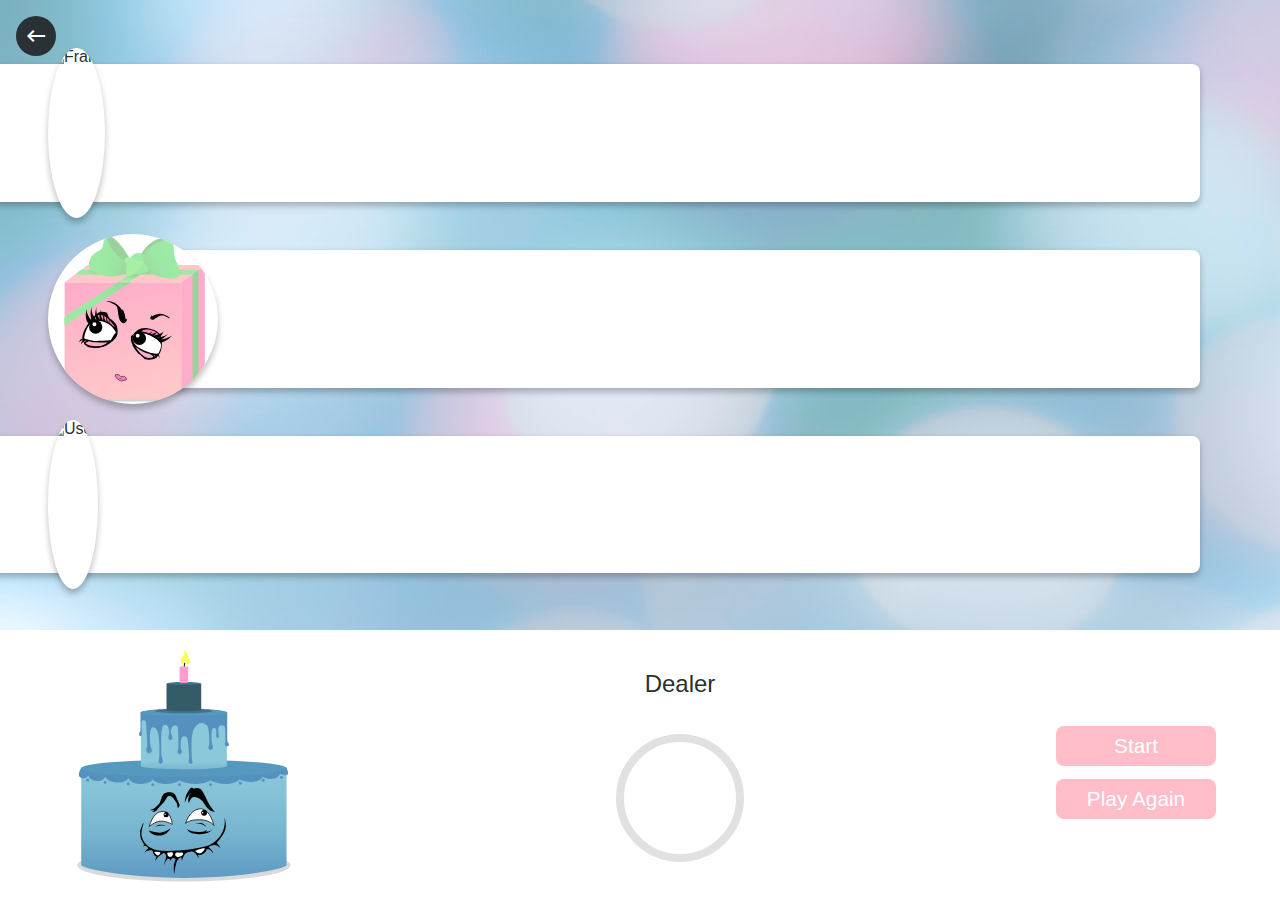
==== commit 3923313f: "Clean code." ====
--- a/game.html
+++ b/game.html
@@ -3,17 +3,14 @@
   <head>
     <meta charset="UTF-8" />
     <meta name="viewport" content="width=device-width, initial-scale=1.0" />
+    <title>Game</title>
     <link href="https://fonts.googleapis.com/icon?family=Material+Icons" rel="stylesheet"/>
-    <link rel="stylesheet" href="./css/styles.css" />
-    <link rel="stylesheet" href="./css/stats.css" />
     <link rel="stylesheet" href="./css/reusable.css" />
     <link rel="stylesheet" href="./css/game.css" />
     <link rel="stylesheet" href="./css/tablet.css">
     <link rel="stylesheet" href="./css/mobile.css">
     <script defer src="./javascript/game.js"></script>
-    <title>Game</title>
   </head>
-
   <body class="responsive-layout-game">
     <main class="game-bg flex flex-2">
       <a class="back-arrow" href="index.html">
@@ -22,36 +19,30 @@
       <div class="all-players-container flex column">
         <!-- Bot 1: Frank / Muffin -->
         <div class="player-container flex">
-          <img class="player-image" src="./assets/bot1.svg" alt="Frank"/>
+          <img id="bot1-profile-img" class="player-image" src="./assets/bot1.svg" alt="Frank"/>
           <div class="white-container flex flex-1">
             <div class="candy-container flex">
               <img id="bot-one-img" class="hide flex flex-1" src="./assets/candy-score.svg" alt="score"/>
-              <!-- <img src="./assets/candy-score-empty.svg" alt="score">
-                        <img src="./assets/candy-score-empty.svg" alt="score"> -->
             </div>
             <p id="bot-one-turn" class="flex flex-1 center"></p>
           </div>
         </div>
         <!-- Bot 2: Lilly / Gift -->
         <div class="player-container flex">
-          <img class="player-image" src="./assets/bot2.svg" alt="Lilly"/>
+          <img id="bot2-profile-img" class="player-image" src="./assets/bot2.svg" alt="Lilly"/>
           <div class="white-container flex flex-1">
             <div class="candy-container flex">
               <img id="bot-two-img" class="hide flex flex-1" src="./assets/candy-score.svg" alt="score"/>
-              <!-- <img src="./assets/candy-score.svg" alt="score">
-                        <img src="./assets/candy-score-empty.svg" alt="score"> -->
             </div>
             <p id="bot-two-turn" class="flex flex-1 center"></p>
           </div>
         </div>
         <!-- User -->
         <div class="player-container flex">
-          <img class="player-image" src="./assets/player.svg" alt="User"/>
+          <img id="user-profile-img" class="player-image" src="./assets/player.svg" alt="User"/>
           <div class="white-container flex flex-1">
             <div class="candy-container flex">
               <img id="user-img" class="hide flex flex-1" src="./assets/candy-score.svg" alt="score"/>
-              <!-- <img src="./assets/candy-score-empty.svg" alt="score">
-                      <img src="./assets/candy-score-empty.svg" alt="score"> -->
             </div>
             <!-- Input field -->
             <div class="flex flex-1 column ycenter space-around">
@@ -70,15 +61,13 @@
         <!-- Dealer -->
         <img id="dealer" class="dealer-image" src="./assets/dealer.svg" alt="Dealer" />
         <!-- Dealer feedback -->
-
         <div class="dealer-feedback flex ycenter column">
           <p id="higher-lower">Dealer</p>
           <div class="timer flex center">
             <p id="count-down"></p>
           </div>
-
         </div>
-        <!-- Knappar -->
+        <!-- Buttons -->
         <div class="game-buttons-container flex ycenter column">
           <button id="start-button" class="game-menu-button">Start</button>
           <button id="playAgain-button" class="game-menu-button">Play Again</button>
--- a/css/reusable.css
+++ b/css/reusable.css
@@ -1,5 +1,5 @@
-
 /* Reusable classes */
+/* Colors */
 :root {
     --pink-color: #FEBDC9;
     --yellow-color: #FFFE8A;
@@ -14,8 +14,27 @@
     --black-color: #293036;
 }
 
+.white-text {
+    color: white;
+}
+
+/* Web standards */
+* {
+    box-sizing: border-box;
+    margin: 0;
+}
+
+body {
+    font-family: sans-serif;
+    color: var(--black-color);
+}
+
+main { 
+    width: 100%;
+    height: 100%;
+}
+
 /* Flex */
-
 .flex {
     display: flex;
 }
@@ -72,6 +91,11 @@
     font-size: 1.5rem;
 }
 
+/* Logo */
+.logo {
+    width: 80%;
+    margin-top: 1.5rem;
+}
 
 /* Text */
 .text-center {
@@ -96,20 +120,31 @@
     font-size: 1.5rem;
 }
 
-
-/* Whitespace */
-.margin1 {
-    margin: 1rem;
+/* Go back button */
+.back-arrow {
+    position: absolute;
+    padding-top: 1rem;
+    padding-left: 1rem;
 }
 
-.padding1 {
-    padding: 1rem;
+.back-arrow span{
+    background-color: var(--black-color);
+    color: #fff;
+    font-size: 1.5rem;
+    text-align: center;
+    padding: .5rem;
+    border-radius: 50%;
+    transition: .3s ease;
 }
 
+.back-arrow span:hover {
+    background-color: #4C545B;
+    padding: .8rem;
+    font-size: 1.8rem;
+}
 
-/* Other */
-.back-button {
-    position: absolute;
-    margin-top: 2rem;
-    margin-left: 2rem;
+.grey-info-divider {
+    margin: 1rem 0;
+    width: 30%;
+    border-top: .2rem solid rgb(185, 185, 185);
 }
--- a/css/game.css
+++ b/css/game.css
@@ -1,5 +1,4 @@
 /* GAME */
-
 .game-bg {
     background-image: url(/assets/mainmenu-bg.jpg);
     object-fit: cover;
@@ -100,6 +99,13 @@
     width: 12rem;
 }
 
+.start-button-hide {
+    visibility: hidden;
+}
+.play-again-button-hide {
+    visibility: hidden;
+}
+
 
 .border-input {
     outline: none;
--- a/css/tablet.css
+++ b/css/tablet.css
@@ -1,12 +1,12 @@
 
 @media (max-width: 80em) {
-/* Register / Login */    
+/* REGISTER / LOGIN */    
     .login-bg {
         display: none;
     }
     .login-container {
         width: 50%;
-        margin: auto;
+        margin: 4rem auto;
     }
     .logo {
         width: 70%;
@@ -20,8 +20,17 @@
         font-size: 2rem;
     }
 
+    /* Start button */
+    .primary-button {
+        min-width: 50%;
+    }
 
-    /* stats page */
+    /* Stats button */
+    .secondary-button {
+        min-width: 40%;
+    }
+
+    /* STATS */
     .profile-image {
         width: 10rem;
     }
@@ -46,17 +55,6 @@
     .profile-image {
         transition: width 2s;
     }
-
-
-    /* Start button */
-    .primary-button {
-        min-width: 50%;
-    }
-
-    .secondary-button {
-        min-width: 40%;
-    }
-
 
     /* GAME */
     .responsive-layout-game {
--- a/css/mobile.css
+++ b/css/mobile.css
@@ -1,8 +1,7 @@
 @media (max-width: 40em) {
-
     /* INDEX - Main menu */
     .main-menu-bg {
-    display: none;
+        display: none;
     }
 
     /* Start button */
@@ -10,22 +9,30 @@
         width: 80%;
     }
 
-    /* stats */
-    section {
-        flex-direction: column;
+    /* How to play */
+    .rules-container {
+        width: 80%;
+        height: 60%;
     }
-    /* Register / Login */
+
+    .rule h2 {
+        color: var(--dark-blue-color);
+        font-size: 1.5rem;
+        margin-top: 1rem;
+    }
+    
+    .rule p {
+        font-size: 1rem;
+    }
+
+    /* REGISTER / LOGIN */
     .login-container {
         width: 100%;
     }
 
-    /* stats */
-    main {
+    /* STATS */
+    .stats-main-container {
         flex-direction: column;
-    }
-    
-    .secondary-button {
-        width: 60%;
     }
 
     .sign-out-button {
@@ -40,7 +47,7 @@
     /* Layout players */
     .all-players-container {
         width: 90%;
-       margin: 2.5rem auto 0 auto;  
+        margin: 2.5rem auto 0 auto;  
     }
 
     .player-container {
@@ -127,9 +134,4 @@
     #count-down {
         font-size: 1rem;
     }
-
-    /* STATS */
-    section {
-        flex-direction: column;
-    }
 }